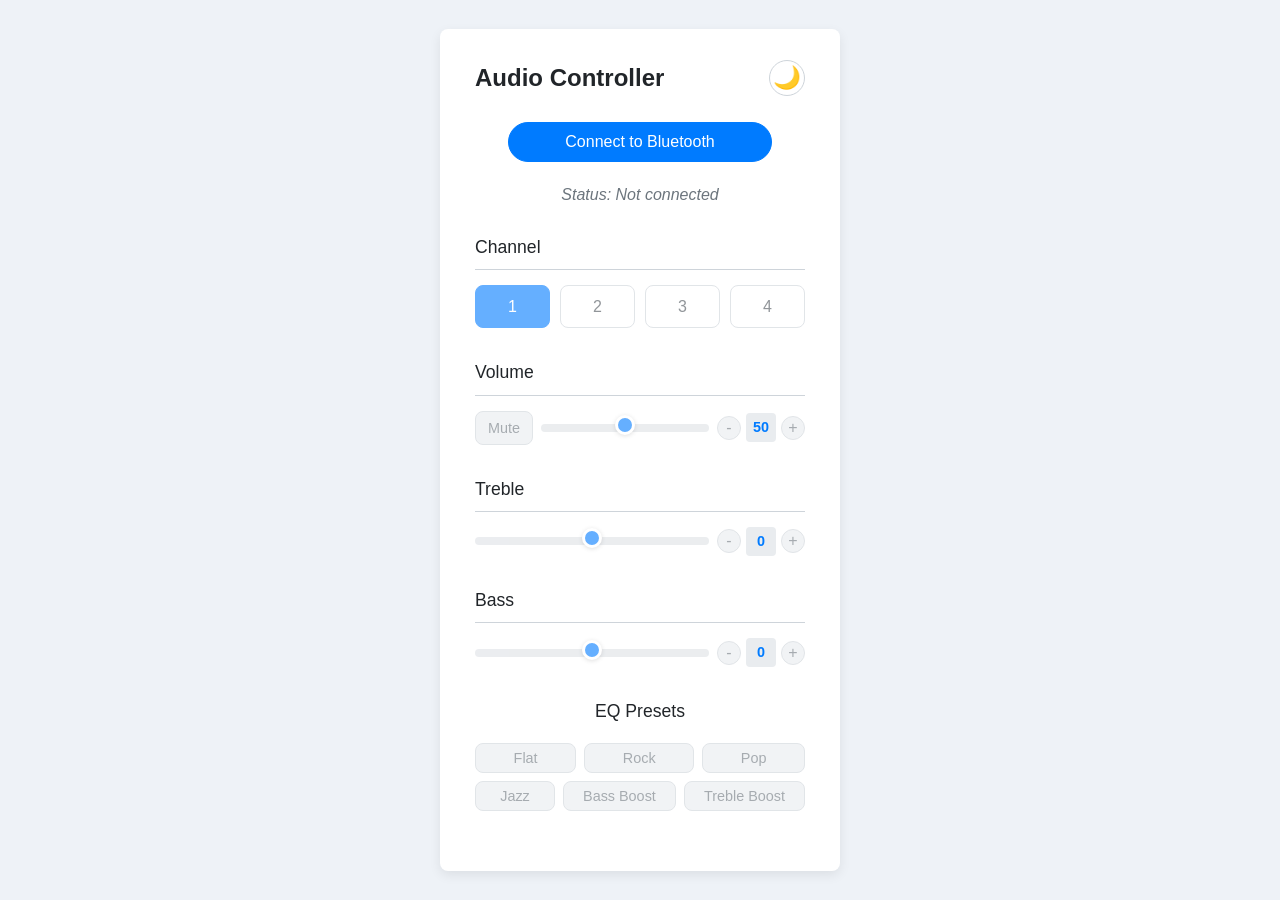
==== index.html @ fdf4bc0e "moved files to root" ====
<!DOCTYPE html>
<html lang="en">
<head>
    <meta charset="UTF-8">
    <meta name="viewport" content="width=device-width, initial-scale=1.0">
    <title>Bluetooth Audio Controller</title>
    <link rel="stylesheet" href="style.css"> <!-- Link the CSS file -->
</head>
<body> <!-- id="bodyElement" is used by JS -->
    <div class="container">
        <!-- Header with Title and Theme Toggle -->
        <div class="header-controls">
             <h2>Audio Controller</h2>
             <button id="darkModeToggle" class="btn theme-toggle-btn" aria-label="Toggle dark mode">
                 <!-- Emoji (🌙/☀️) will be inserted here by JavaScript -->
             </button>
        </div>

        <!-- Connection Button and Status -->
        <button id="connect" class="btn btn-primary">Connect to Bluetooth</button>
        <p id="status" class="status-text">Status: Not connected</p>

        <!-- Channel Selection -->
        <div class="control-group">
            <h3>Channel</h3>
            <div class="channel-options">
                <input type="radio" name="channelInput" id="channel1" value="1">
                <label for="channel1">1</label>

                <input type="radio" name="channelInput" id="channel2" value="2">
                <label for="channel2">2</label>

                <input type="radio" name="channelInput" id="channel3" value="3">
                <label for="channel3">3</label>

                <input type="radio" name="channelInput" id="channel4" value="4">
                <label for="channel4">4</label>
            </div>
        </div>

        <!-- Volume Control -->
        <div class="control-group">
            <h3>Volume</h3>
            <div class="slider-container">
                <!-- Mute Button -->
                <button id="muteButton" class="btn btn-secondary mute-toggle-btn">Mute</button>
                <!-- Volume Slider -->
                <input type="range" id="volumeInput" min="0" max="100" step="1">
                <!-- Value Display and +/- Buttons -->
                <div class="slider-value-controls">
                    <button class="btn btn-adjust btn-decrement" data-control="volume" aria-label="Decrease Volume">-</button>
                    <span id="volumeValue" class="slider-value">50</span>
                    <button class="btn btn-adjust btn-increment" data-control="volume" aria-label="Increase Volume">+</button>
                </div>
            </div>
        </div>

        <!-- Treble Control -->
        <div class="control-group">
            <h3>Treble</h3>
            <div class="slider-container">
                <!-- Treble Slider -->
                <input type="range" id="trebleInput" min="-10" max="10" step="1">
                <!-- Value Display and +/- Buttons -->
                <div class="slider-value-controls">
                    <button class="btn btn-adjust btn-decrement" data-control="treble" aria-label="Decrease Treble">-</button>
                    <span id="trebleValue" class="slider-value">0</span>
                    <button class="btn btn-adjust btn-increment" data-control="treble" aria-label="Increase Treble">+</button>
                </div>
            </div>
        </div>

        <!-- Bass Control -->
        <div class="control-group">
            <h3>Bass</h3>
            <div class="slider-container">
                <!-- Bass Slider -->
                <input type="range" id="bassInput" min="-10" max="10" step="1">
                <!-- Value Display and +/- Buttons -->
                <div class="slider-value-controls">
                    <button class="btn btn-adjust btn-decrement" data-control="bass" aria-label="Decrease Bass">-</button>
                    <span id="bassValue" class="slider-value">0</span>
                    <button class="btn btn-adjust btn-increment" data-control="bass" aria-label="Increase Bass">+</button>
                </div>
            </div>
        </div>

        <!-- EQ Presets -->
        <div class="control-group preset-group">
            <h3>EQ Presets</h3>
            <div class="preset-buttons">
                <button class="btn btn-preset" data-preset="flat">Flat</button>
                <button class="btn btn-preset" data-preset="rock">Rock</button>
                <button class="btn btn-preset" data-preset="pop">Pop</button>
                <button class="btn btn-preset" data-preset="jazz">Jazz</button>
                <button class="btn btn-preset" data-preset="bass_boost">Bass Boost</button>
                <button class="btn btn-preset" data-preset="treble_boost">Treble Boost</button>
            </div>
        </div>

    </div> <!-- End .container -->

    <script src="script.js"></script> <!-- Link the JavaScript file -->
</body>
</html>
---- style.css ----
/* --- Global Styles & Variables --- */
:root {
    /* Light Theme (Default) */
    --primary-color: #007bff;
    --secondary-color: #6c757d;
    --light-gray: #f8f9fa;
    --medium-gray: #e9ecef;
    --dark-gray: #343a40;
    --background-color: #eef2f7;
    --container-bg: #ffffff;
    --slider-track-color: #dee2e6;
    --slider-thumb-color: var(--primary-color);
    --text-color: #495057;
    --heading-color: #212529;
    --border-color: #ced4da;
    --border-radius: 8px;
    --box-shadow: 0 4px 12px rgba(0, 0, 0, 0.08);
    --success-color: #28a745;
    --success-glow: rgba(40, 167, 69, 0.6);
    --button-secondary-bg: #e9ecef;
    --button-secondary-hover-bg: #dee2e6;
    --button-secondary-active-bg: #ced4da;
    --button-secondary-border: var(--border-color);
    --button-secondary-hover-border: #adb5bd;
    --button-secondary-text: var(--secondary-color);
    --danger-color: #dc3545;
    --danger-hover-color: #c82333;
    --danger-border-color: #dc3545;
    --danger-hover-border-color: #bd2130;
    --danger-text-color: #fff;

    /* Transition */
    --theme-transition: background-color 0.3s ease, color 0.3s ease, border-color 0.3s ease;
}

/* Dark Theme Variables */
body[data-theme="dark"] {
    --primary-color: #0d6efd;
    --secondary-color: #adb5bd;
    --light-gray: #343a40;
    --medium-gray: #495057;
    --dark-gray: #f8f9fa;
    --background-color: #121212;
    --container-bg: #1e1e1e;
    --slider-track-color: #495057;
    --slider-thumb-color: var(--primary-color);
    --text-color: #ced4da;
    --heading-color: #f8f9fa;
    --border-color: #495057;
    --box-shadow: 0 4px 12px rgba(0, 0, 0, 0.3);
    --success-color: #198754;
    --success-glow: rgba(40, 167, 69, 0.7); /* Slightly brighter */
    --button-secondary-bg: #343a40;
    --button-secondary-hover-bg: #495057;
    --button-secondary-active-bg: #5a6268;
    --button-secondary-border: #5a6268;
    --button-secondary-hover-border: #6c757d;
    --button-secondary-text: #f8f9fa;
    --danger-color: #bb2d3b; /* Adjusted red */
    --danger-hover-color: #a52834;
    --danger-border-color: #bb2d3b;
    --danger-hover-border-color: #a52834;
    --danger-text-color: #fff;
    .slider-value {
        color: var(--heading-color); /* Override color for better contrast */
        background-color: var(--light-gray); /* Optional: Use a slightly darker gray background if needed */
    }
    --success-glow: rgba(40, 167, 69, 0.7);
}


* {
    box-sizing: border-box;
    margin: 0;
    padding: 0;
}

body {
    font-family: -apple-system, BlinkMacSystemFont, 'Segoe UI', Roboto, Helvetica, Arial, sans-serif;
    background-color: var(--background-color);
    color: var(--text-color);
    display: flex;
    justify-content: center;
    align-items: center;
    min-height: 100vh;
    padding: 20px;
    line-height: 1.6;
    transition: var(--theme-transition);
}

/* --- Container --- */
.container {
    background-color: var(--container-bg);
    padding: 30px 35px;
    border-radius: var(--border-radius);
    box-shadow: var(--box-shadow);
    width: 100%;
    max-width: 400px;
    text-align: center;
    position: relative;
    transition: var(--theme-transition);
}

/* Header Controls Wrapper */
.header-controls {
    display: flex;
    justify-content: space-between;
    align-items: center;
    margin-bottom: 25px;
}

h2 {
    color: var(--heading-color);
    margin-bottom: 0;
    font-weight: 600;
    transition: var(--theme-transition);
    text-align: left;
}

h3 {
    color: var(--heading-color);
    margin-bottom: 15px;
    font-size: 1.1em;
    font-weight: 500;
    text-align: left;
    border-bottom: 1px solid var(--border-color);
    padding-bottom: 8px;
    transition: var(--theme-transition);
}

/* --- Buttons --- */
.btn {
    display: inline-block;
    font-weight: 500;
    text-align: center;
    vertical-align: middle;
    cursor: pointer;
    user-select: none;
    border: 1px solid transparent;
    padding: 10px 20px;
    font-size: 1rem;
    border-radius: 20px; /* Pill shape for main connect button */
    transition: color .15s ease-in-out, background-color .15s ease-in-out, border-color .15s ease-in-out, box-shadow .15s ease-in-out, transform .1s ease;
}
.btn:active {
    transform: scale(0.98);
}

.btn-primary {
    color: #fff;
    background-color: var(--primary-color);
    border-color: var(--primary-color);
    width: 80%; /* Specific width for main connect button */
    margin-bottom: 20px; /* Specific margin for main connect button */
}
.btn-primary:hover {
    background-color: color-mix(in srgb, var(--primary-color) 85%, black);
    border-color: color-mix(in srgb, var(--primary-color) 85%, black);
}

.btn-secondary {
    color: var(--button-secondary-text);
    background-color: var(--button-secondary-bg);
    border-color: var(--button-secondary-border);
}
.btn-secondary:hover {
    background-color: var(--button-secondary-hover-bg);
    border-color: var(--button-secondary-hover-border);
    color: var(--button-secondary-text);
}

/* Theme Toggle Button Styles */
.theme-toggle-btn {
    background-color: transparent;
    border: 1px solid var(--border-color);
    color: var(--text-color);
    padding: 0;
    width: 36px;
    height: 36px;
    border-radius: 50%;
    display: inline-flex;
    align-items: center;
    justify-content: center;
    cursor: pointer;
    flex-shrink: 0;
    font-size: 1.4rem; /* Emoji size */
    line-height: 1;
    overflow: hidden;
    transition: background-color 0.15s ease, border-color 0.15s ease;
}
.theme-toggle-btn:hover {
     background-color: var(--medium-gray);
     border-color: var(--secondary-color);
}

/* --- Status Text --- */
.status-text {
    margin-bottom: 25px;
    color: var(--secondary-color);
    font-style: italic;
    min-height: 1.6em; /* Prevent layout shift */
    transition: var(--theme-transition);
}

/* --- Control Grouping --- */
.control-group {
    margin-bottom: 30px;
    text-align: left;
}

/* --- Channel Radio Buttons --- */
.channel-options {
    display: flex;
    justify-content: space-between;
    gap: 10px;
}
.channel-options input[type="radio"] {
    display: none;
}
.channel-options label {
    flex: 1;
    text-align: center;
    padding: 8px 10px;
    border: 1px solid var(--border-color);
    border-radius: var(--border-radius);
    cursor: pointer;
    background-color: var(--container-bg);
    color: var(--text-color);
    font-weight: 500;
    transition: var(--theme-transition), background-color 0.2s ease, color 0.2s ease, border-color 0.2s ease, box-shadow 0.15s ease-in-out;
}
.channel-options label:hover {
    background-color: var(--medium-gray);
}
.channel-options input[type="radio"]:checked + label {
    background-color: var(--primary-color);
    color: #fff;
    border-color: var(--primary-color);
}

/* --- Sliders --- */
.slider-container {
    display: flex;
    align-items: center;
    gap: 8px; /* Gap between elements */
    width: 100%;
}

input[type="range"] {
    flex-grow: 1;
    appearance: none;
    -webkit-appearance: none;
    width: 100%;
    height: 8px;
    background: var(--slider-track-color);
    border-radius: 5px;
    outline: none;
    cursor: pointer;
    transition: var(--theme-transition), background 0.2s ease, border-color 0.15s ease-in-out, box-shadow 0.15s ease-in-out;
}
input[type="range"]:hover {
    background: color-mix(in srgb, var(--slider-track-color) 85%, black);
}

/* Slider Thumb (WebKit) */
input[type="range"]::-webkit-slider-thumb {
    appearance: none;
    -webkit-appearance: none;
    height: 20px;
    width: 20px;
    background: var(--slider-thumb-color);
    border-radius: 50%;
    border: 3px solid var(--container-bg);
    box-shadow: 0 1px 4px rgba(0, 0, 0, 0.2);
    cursor: pointer;
    margin-top: -6px;
    transition: background-color 0.2s ease, border-color 0.2s ease; /* Add border transition */
}
input[type="range"]::-webkit-slider-thumb:hover {
    background-color: color-mix(in srgb, var(--slider-thumb-color) 85%, black);
}

/* Slider Thumb (Firefox) */
input[type="range"]::-moz-range-thumb {
    height: 18px;
    width: 18px;
    background: var(--slider-thumb-color);
    border-radius: 50%;
    border: 3px solid var(--container-bg);
    box-shadow: 0 1px 4px rgba(0, 0, 0, 0.2);
    cursor: pointer;
    transition: background-color 0.2s ease, border-color 0.2s ease; /* Add border transition */
}
input[type="range"]::-moz-range-thumb:hover {
    background-color: color-mix(in srgb, var(--slider-thumb-color) 85%, black);
}

/* Wrapper for value and +/- buttons */
.slider-value-controls {
    display: flex;
    align-items: center;
    gap: 5px;
    flex-shrink: 0;
}

/* Slider Value Display */
.slider-value {
    font-weight: 600;
    color: var(--primary-color);
    min-width: 30px;
    text-align: center;
    background-color: var(--medium-gray);
    padding: 3px 6px;
    border-radius: 4px;
    font-size: 0.9em;
    order: 2; /* Position between buttons */
    transition: var(--theme-transition);
}

/* +/- adjustment buttons */
.btn-adjust {
    padding: 2px 6px;
    font-size: 1rem;
    line-height: 1;
    min-width: 24px;
    height: 24px;
    border-radius: 50%; /* Circular */
    background-color: var(--button-secondary-bg);
    color: var(--button-secondary-text);
    border: 1px solid var(--button-secondary-border);
    cursor: pointer;
    transition: background-color 0.15s ease, border-color 0.15s ease, transform 0.1s ease;
    flex-shrink: 0;
    display: inline-flex;
    align-items: center;
    justify-content: center;
}
.btn-adjust:hover {
    background-color: var(--button-secondary-hover-bg);
    border-color: var(--button-secondary-hover-border);
}
.btn-adjust:active {
    background-color: var(--button-secondary-active-bg);
    transform: scale(0.95);
}
.btn-decrement { order: 1; }
.btn-increment { order: 3; }

/* Mute Button Styles */
.mute-toggle-btn {
    width: auto; /* Override default width */
    padding: 6px 12px;
    font-size: 0.9rem;
    border-radius: var(--border-radius); /* Consistent rounding */
    flex-shrink: 0;
    line-height: 1.4;
    /* Inherits .btn-secondary styles initially */
}
.mute-toggle-btn.muted {
    background-color: var(--danger-color);
    border-color: var(--danger-border-color);
    color: var(--danger-text-color);
}
.mute-toggle-btn.muted:hover {
    background-color: var(--danger-hover-color);
    border-color: var(--danger-hover-border-color);
}


/* --- EQ Presets --- */
.preset-group h3 {
    text-align: center;
    border-bottom: none;
    margin-bottom: 10px;
}
.preset-buttons {
    display: flex;
    flex-wrap: wrap;
    gap: 8px;
    justify-content: center;
}
.btn-preset {
    flex-grow: 1;
    min-width: 80px;
    padding: 6px 12px;
    font-size: 0.9rem;
    border-radius: var(--border-radius);
    background-color: var(--button-secondary-bg);
    color: var(--button-secondary-text);
    border: 1px solid var(--button-secondary-border);
    font-weight: 500;
    /* Inherit .btn transitions */
}
.btn-preset:hover {
    background-color: var(--button-secondary-hover-bg);
    border-color: var(--button-secondary-hover-border);
    color: var(--button-secondary-text);
}
.btn-preset:active {
    background-color: var(--button-secondary-active-bg);
    transform: scale(0.98);
}

/* --- Visual Feedback Style --- */
.control-success-glow {
    /* Applied to buttons/labels */
    box-shadow: 0 0 8px 2px var(--success-glow) !important;
    border-color: var(--success-color) !important;
}
.mute-toggle-btn.control-success-glow.muted {
     /* Keep red background, but show green glow on border/shadow */
     box-shadow: 0 0 8px 2px var(--success-glow) !important;
     border-color: var(--success-color) !important; /* Override red border temporarily */
}
.channel-options label.control-success-glow {
     border-color: var(--success-color) !important;
}

/* Apply glow to slider thumb */
input[type="range"].control-success-glow::-webkit-slider-thumb {
    background-color: var(--success-color);
    box-shadow: 0 0 8px var(--success-glow);
    border-color: var(--success-color) !important; /* Ensure border matches */
}
input[type="range"].control-success-glow::-moz-range-thumb {
    background-color: var(--success-color);
    box-shadow: 0 0 8px var(--success-glow);
    border-color: var(--success-color) !important; /* Ensure border matches */
}

/* Dim controls when disabled */
.btn:disabled,
button:disabled,
input[type="range"]:disabled,
input[type="radio"]:disabled + label {
    opacity: 0.6;
    cursor: not-allowed !important;
    pointer-events: none; /* Prevent hover/active states */
}
input[type="radio"]:disabled + label:hover {
    background-color: var(--container-bg); /* Prevent hover change when disabled */
}
input[type="range"]:disabled::-webkit-slider-thumb {
    cursor: not-allowed;
}
input[type="range"]:disabled::-moz-range-thumb {
    cursor: not-allowed;
}
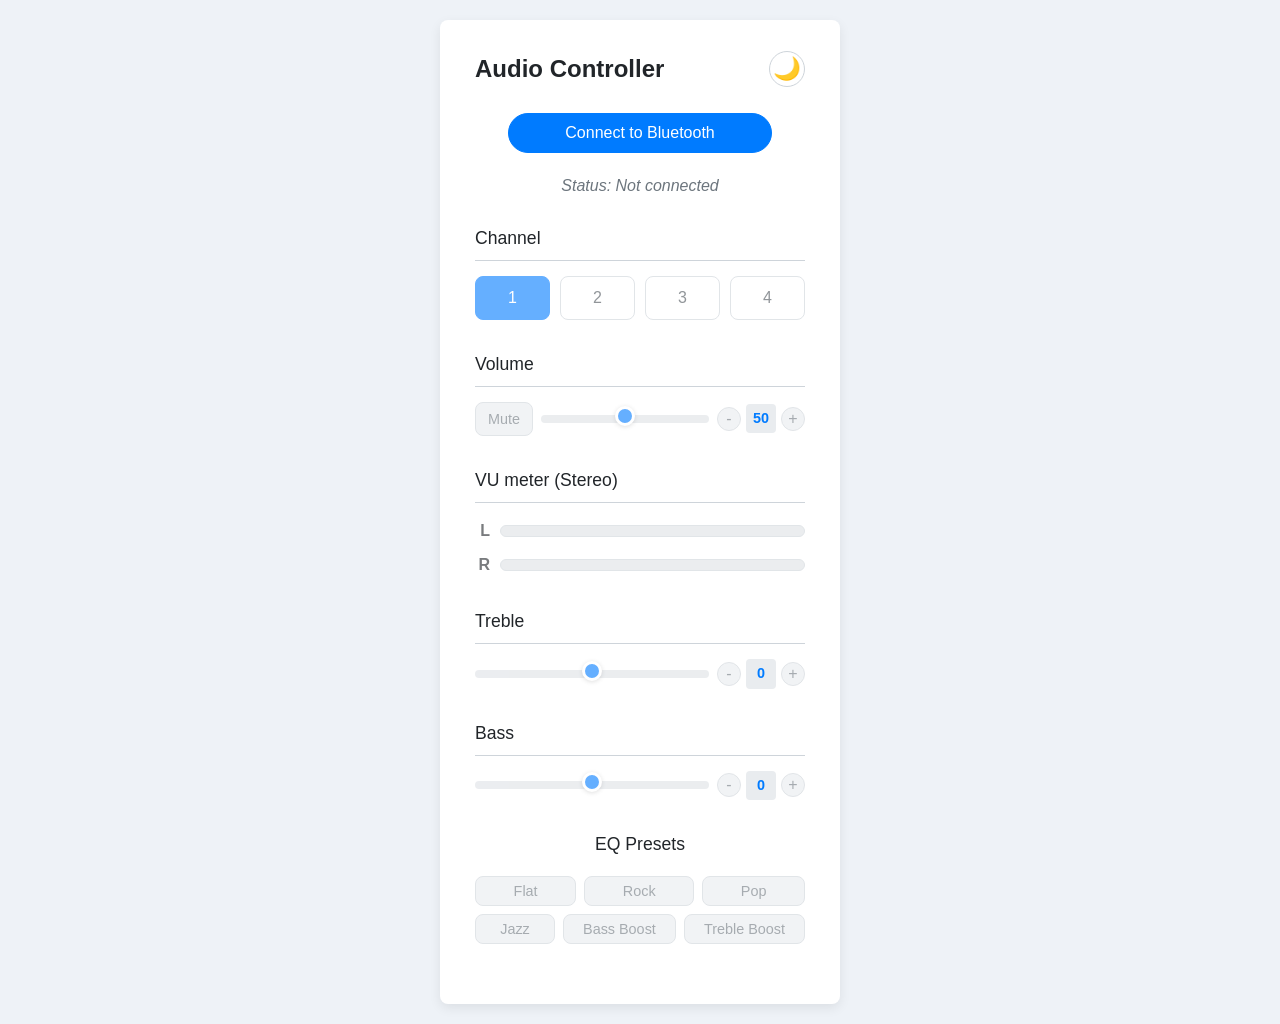
==== commit 5bc5f751: "VU meter" ====
--- a/index.html
+++ b/index.html
@@ -55,6 +55,23 @@
             </div>
         </div>
 
+        <!-- VU Meter (Stereo) -->
+        <div class="control-group vu-meter-group">
+            <h3>VU meter (Stereo)</h3>
+            <div class="vu-meter-container">
+                <span class="vu-channel-label">L</span>
+                <div class="vu-bar-track">
+                    <div id="vuBarL" class="vu-bar"></div>
+                </div>
+            </div>
+            <div class="vu-meter-container">
+                <span class="vu-channel-label">R</span>
+                <div class="vu-bar-track">
+                    <div id="vuBarR" class="vu-bar"></div>
+                </div>
+            </div>
+        </div>
+
         <!-- Treble Control -->
         <div class="control-group">
             <h3>Treble</h3>
--- a/style.css
+++ b/style.css
@@ -445,4 +445,60 @@
 }
 input[type="range"]:disabled::-moz-range-thumb {
     cursor: not-allowed;
+}
+
+/* VU Meter Styles */
+.vu-meter-group {
+    margin-bottom: 30px;
+}
+
+.vu-meter-group h3 {
+    text-align: left; /* Align with other control group titles */
+}
+
+.vu-meter-container {
+    display: flex;
+    align-items: center;
+    gap: 10px;
+    margin-bottom: 8px; /* Space between L and R meters */
+    transition: opacity 0.3s ease; /* For dimming when inactive */
+}
+
+.vu-channel-label {
+    font-weight: 600;
+    color: var(--heading-color);
+    width: 15px; /* Fixed width for L/R labels */
+    text-align: right;
+    flex-shrink: 0;
+}
+
+.vu-bar-track {
+    flex-grow: 1;
+    height: 12px;
+    background-color: var(--slider-track-color); /* Use a neutral track color */
+    border-radius: 6px;
+    overflow: hidden; /* Ensure the bar stays within the track's rounded corners */
+    border: 1px solid var(--border-color); /* Slight border for definition */
+    transition: var(--theme-transition);
+}
+
+.vu-bar {
+    height: 100%;
+    width: 0%; /* Initial width */
+    background-color: var(--primary-color); /* Simpler, single color bar */
+    border-radius: 6px; /* Match track radius */
+    transition: width 0.05s ease-out; /* Smooth transition for meter movement */
+    /* If you want a gradient for the bar: */
+    /* background-image: linear-gradient(to right, #28a745, #ffc107, #dc3545); */
+    /* background-size: 200% 100%; */
+    /* background-position: 100%; */
+}
+
+/* Dark mode adjustments for VU Meter */
+body[data-theme="dark"] .vu-bar-track {
+    background-color: #343a40; /* Darker track */
+    border-color: #5a6268;
+}
+body[data-theme="dark"] .vu-bar {
+    background-color: var(--primary-color); /* Still primary for now, can be adjusted */
 }
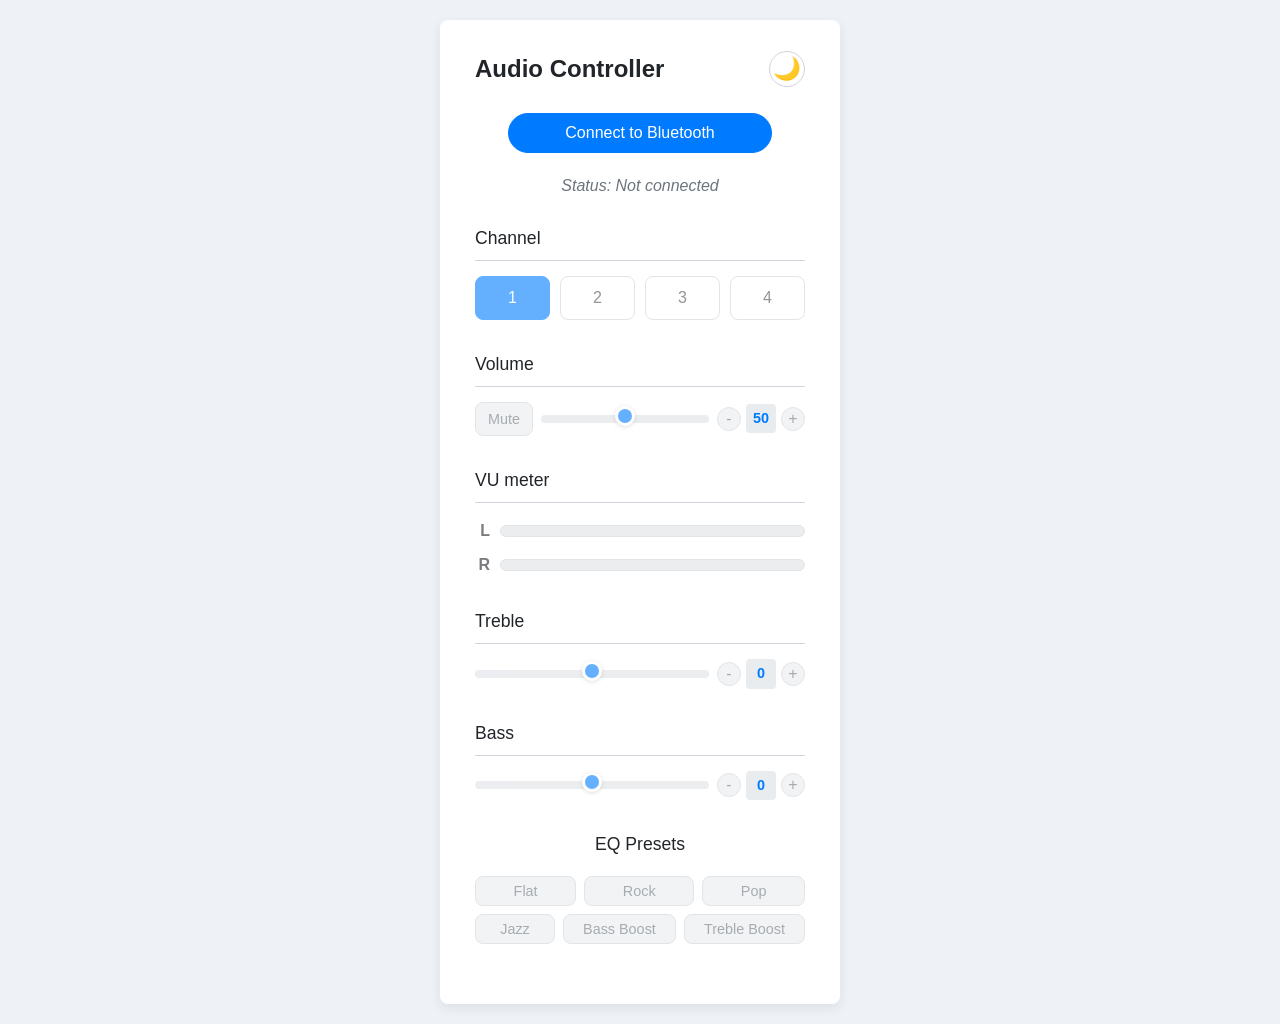
==== commit e938a9cc: "Change VU meter label" ====
--- a/index.html
+++ b/index.html
@@ -57,7 +57,7 @@
 
         <!-- VU Meter (Stereo) -->
         <div class="control-group vu-meter-group">
-            <h3>VU meter (Stereo)</h3>
+            <h3>VU meter</h3>
             <div class="vu-meter-container">
                 <span class="vu-channel-label">L</span>
                 <div class="vu-bar-track">
